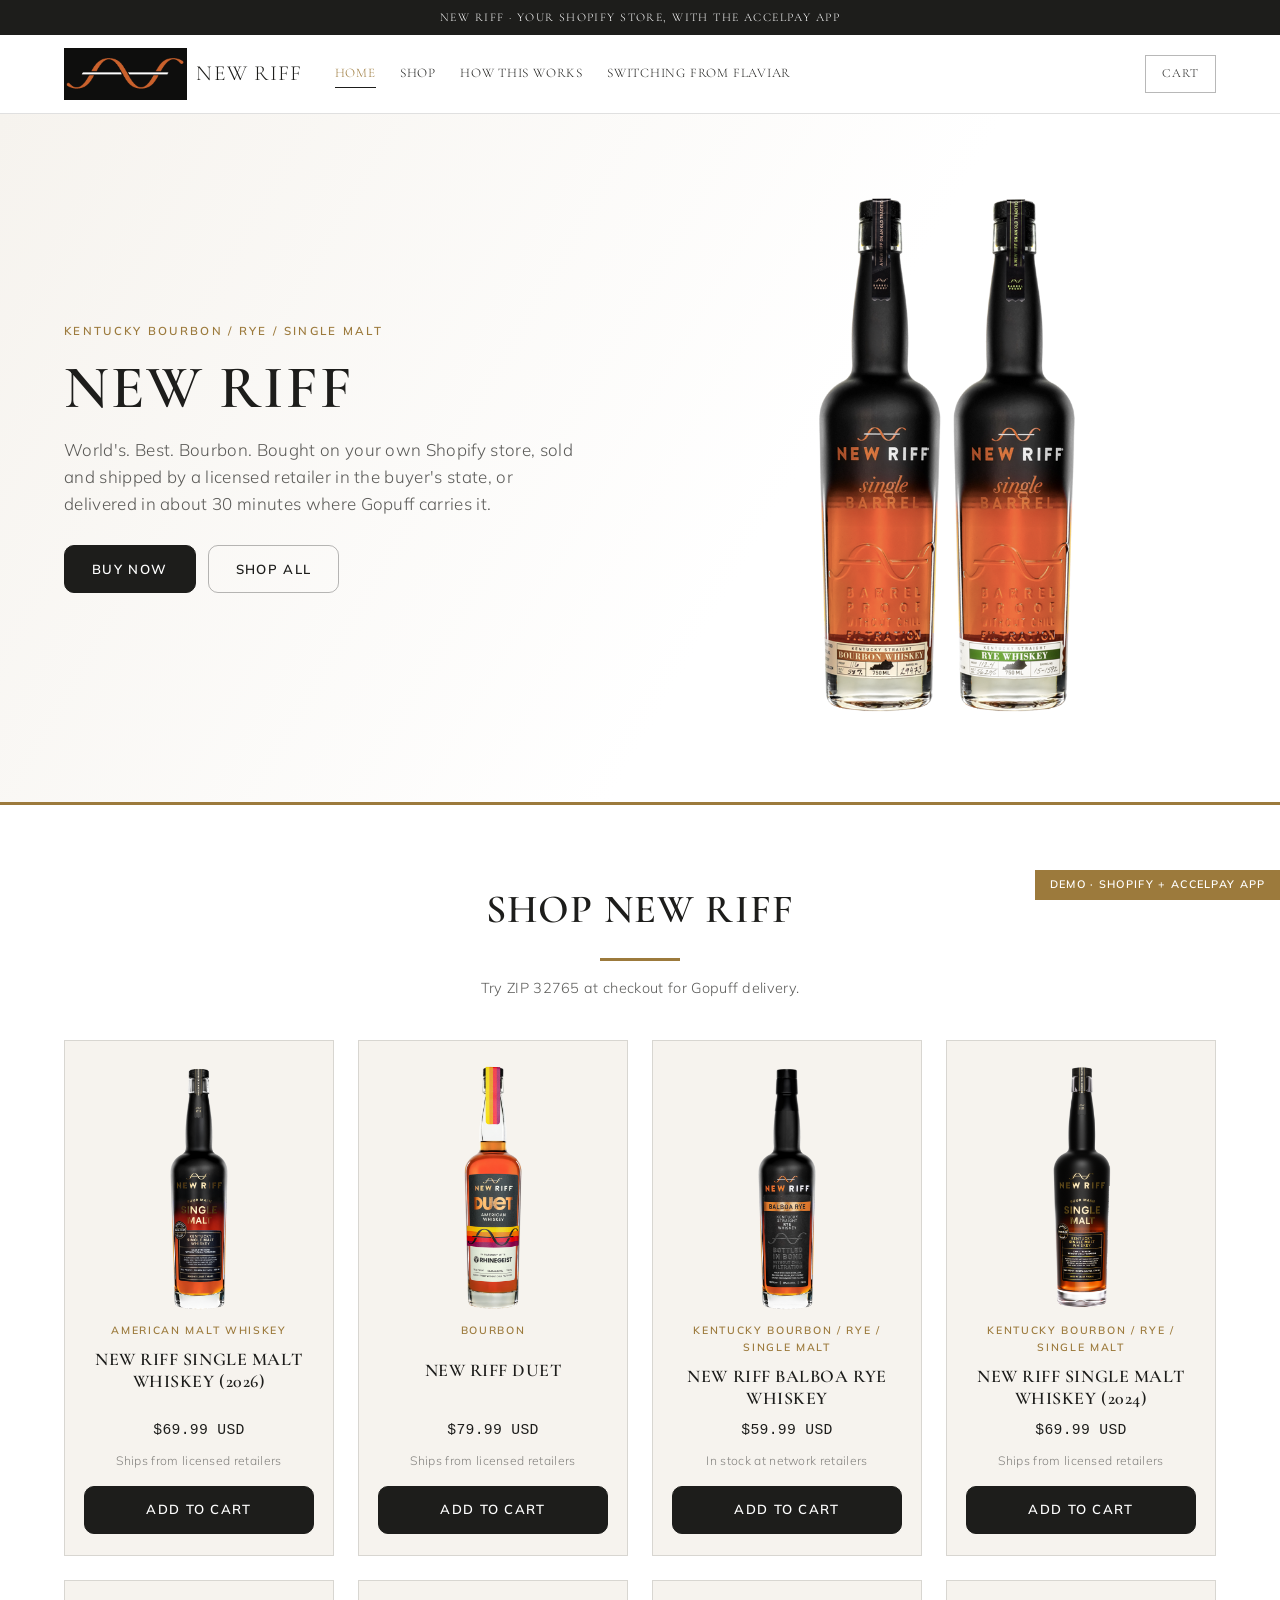
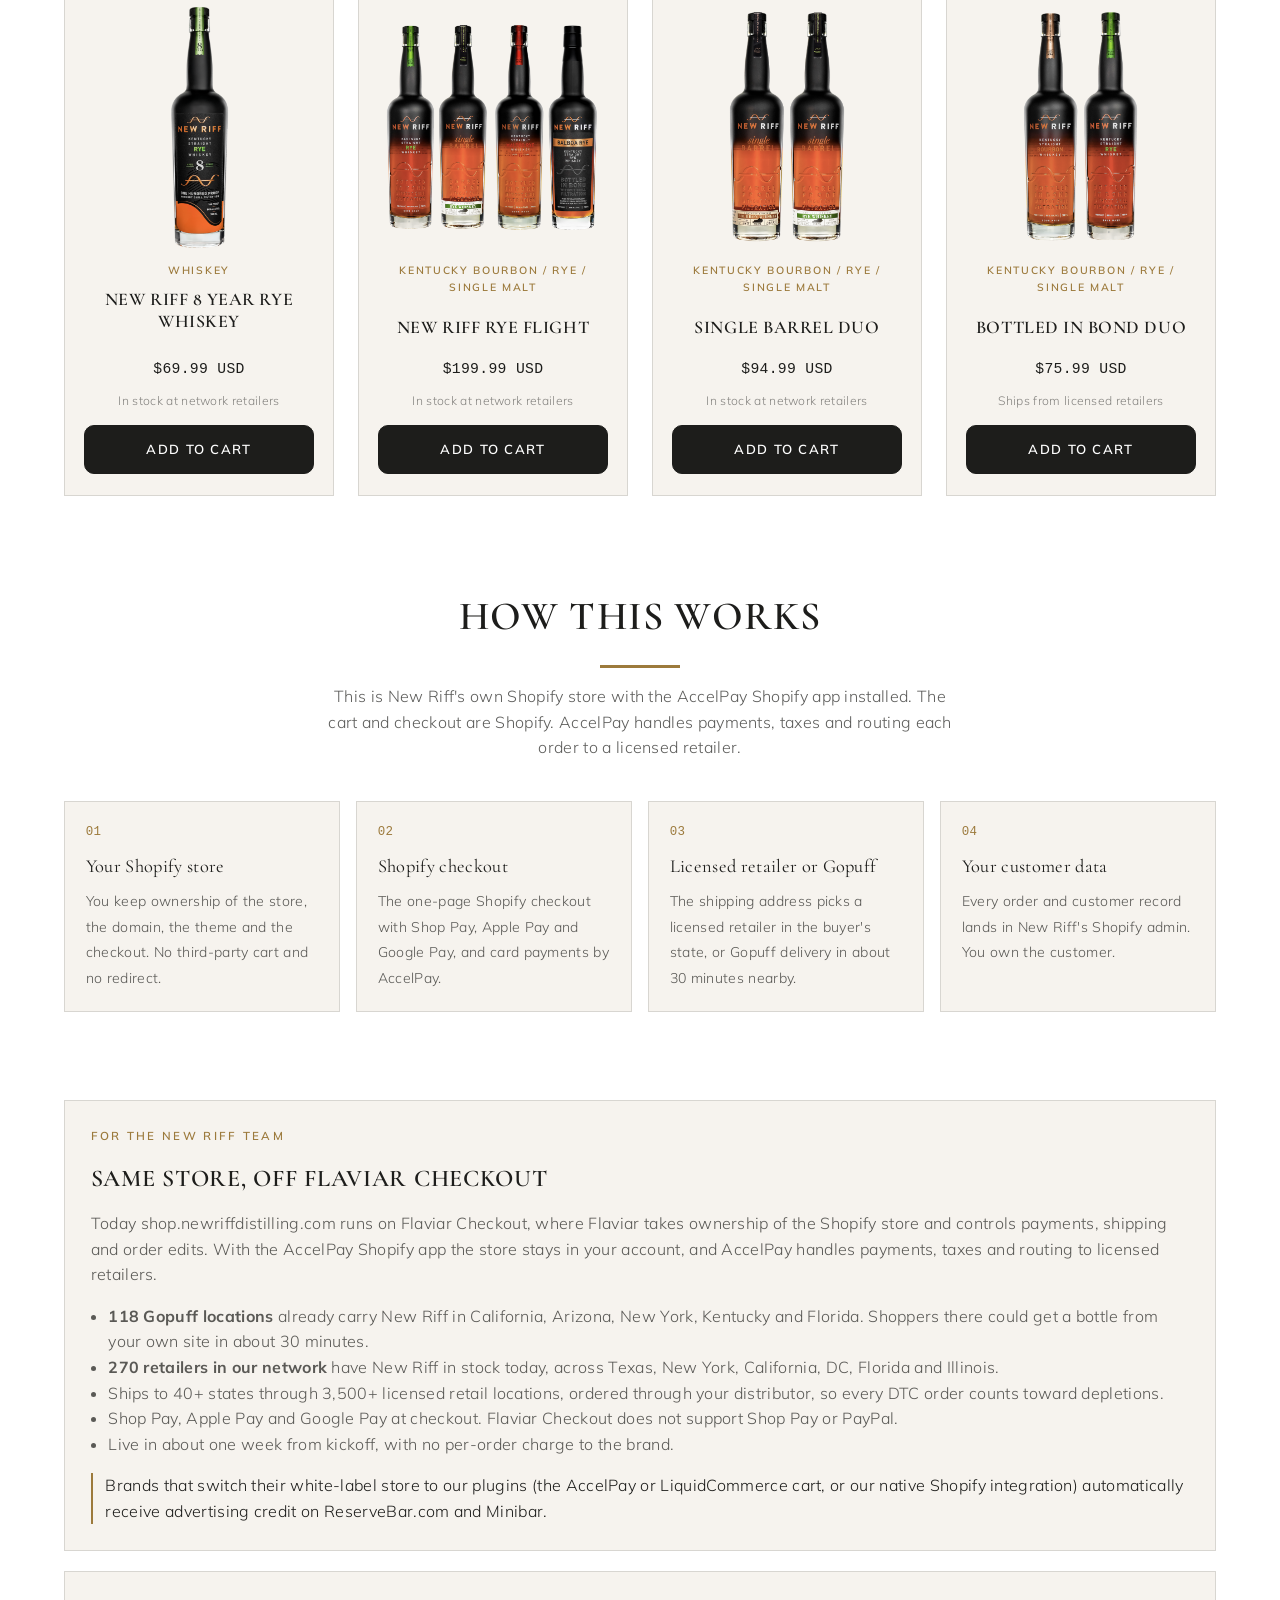
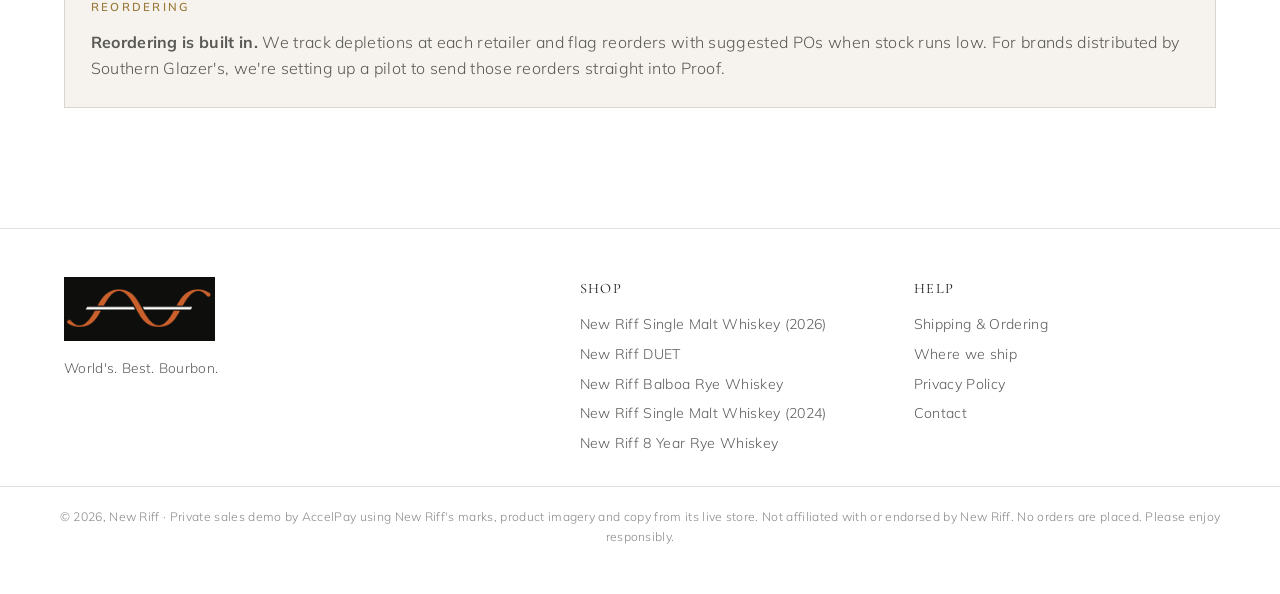
==== index.html @ 63c836e0 "Flaviar switch demo, Nov 2026" ====
<!doctype html>
<html lang="en">
<head>
<meta charset="utf-8">
<meta name="viewport" content="width=device-width,initial-scale=1">
<title>New Riff | AccelPay demo</title>
<meta name="robots" content="noindex,nofollow">
<link rel="icon" href="assets/logo.png">
<link rel="preconnect" href="https://fonts.googleapis.com">
<link rel="preconnect" href="https://fonts.gstatic.com" crossorigin>
<link rel="stylesheet" href="https://fonts.googleapis.com/css2?family=Cormorant+Garamond:wght@500;600;700&family=Mulish:wght@300;400;600;700&display=swap">
<link rel="stylesheet" href="styles.css?v=1">
</head>
<body>
<div class="announce">New Riff &middot; your Shopify store, with the AccelPay app</div>
<header class="top">
  <div class="hdr">
    <a href="index.html" class="brand-link"><img class="logo" src="assets/logo.png" alt="New Riff"><span class="wordmark">New Riff</span></a>
    <nav class="main">
      <a href="index.html" aria-current="page">Home</a><a href="index.html#shop">Shop</a><a href="index.html#how">How this works</a><a href="index.html#switch">Switching from Flaviar</a>
    </nav>
    <div class="hdr-actions">
      <button class="burger" id="burger" aria-label="Menu">&#9776;</button>
      <button class="cart-pill" data-cart-toggle aria-label="Open cart">
        <span class="lbl">Cart</span>
        <span class="count" data-cart-count hidden>0</span>
      </button>
    </div>
  </div>
</header>

<section class="hero">
  <div class="hero-inner">
    <div>
      <div class="eyebrow">Kentucky bourbon / rye / single malt</div>
      <h1>New Riff</h1>
      <p>World&#x27;s. Best. Bourbon. Bought on your own Shopify store, sold and shipped by a licensed retailer in the buyer's state, or delivered in about 30 minutes where Gopuff carries it.</p>
      <div style="display:flex;gap:.75rem;flex-wrap:wrap"><a class="btn" href="product.html?p=single-barrel-duo">Buy now</a><a class="btn ghost" href="#shop">Shop all</a></div>
    </div>
    <div class="shot"><img src="assets/p-single-barrel-duo.png" alt="Single Barrel Duo"></div>
  </div>
</section>

<section class="band" id="shop">
  <div class="section-head">
    <h2>Shop New Riff</h2>
    <div class="rule"></div>
    <p style="font-size:.9rem;color:var(--muted)">Try ZIP 32765 at checkout for Gopuff delivery.</p>
  </div>
  <div class="grid" id="collection-grid"></div>
</section>

<section class="band" id="how" style="padding-top:1rem">
  <div class="section-head">
    <h2>How this works</h2>
    <div class="rule"></div>
    <p>This is New Riff's own Shopify store with the AccelPay Shopify app installed. The cart and checkout are Shopify. AccelPay handles payments, taxes and routing each order to a licensed retailer.</p>
  </div>
  <div class="how">
    <div class="step"><span class="n">01</span><b>Your Shopify store</b><span>You keep ownership of the store, the domain, the theme and the checkout. No third-party cart and no redirect.</span></div>
    <div class="step"><span class="n">02</span><b>Shopify checkout</b><span>The one-page Shopify checkout with Shop Pay, Apple Pay and Google Pay, and card payments by AccelPay.</span></div>
    <div class="step"><span class="n">03</span><b>Licensed retailer or Gopuff</b><span>The shipping address picks a licensed retailer in the buyer's state, or Gopuff delivery in about 30 minutes nearby.</span></div>
    <div class="step"><span class="n">04</span><b>Your customer data</b><span>Every order and customer record lands in New Riff's Shopify admin. You own the customer.</span></div>
  </div>
</section>

<section class="band" id="switch" style="padding-top:1rem">
  <div class="panel">
    <div class="eyebrow">For the New Riff team</div>
    <h2>Same store, off Flaviar Checkout</h2>
    <p style="margin:0 0 1rem">Today shop.newriffdistilling.com runs on Flaviar Checkout, where Flaviar takes ownership of the Shopify store and controls payments, shipping and order edits. With the AccelPay Shopify app the store stays in your account, and AccelPay handles payments, taxes and routing to licensed retailers.</p>
    <ul style="margin:0 0 1rem;padding-left:1.1rem"><li><b>118 Gopuff locations</b> already carry New Riff in California, Arizona, New York, Kentucky and Florida. Shoppers there could get a bottle from your own site in about 30 minutes.</li><li><b>270 retailers in our network</b> have New Riff in stock today, across Texas, New York, California, DC, Florida and Illinois.</li><li>Ships to 40+ states through 3,500+ licensed retail locations, ordered through your distributor, so every DTC order counts toward depletions.</li><li>Shop Pay, Apple Pay and Google Pay at checkout. Flaviar Checkout does not support Shop Pay or PayPal.</li><li>Live in about one week from kickoff, with no per-order charge to the brand.</li></ul>
    <p class="credit">Brands that switch their white-label store to our plugins (the AccelPay or LiquidCommerce cart, or our native Shopify integration) automatically receive advertising credit on ReserveBar.com and Minibar.</p>
  </div>
  <div class="panel">
    <div class="eyebrow">Reordering</div>
    <p style="margin:0" class="reorder"><b>Reordering is built in.</b> We track depletions at each retailer and flag reorders with suggested POs when stock runs low. For brands distributed by Southern Glazer's, we're setting up a pilot to send those reorders straight into Proof.</p>
  </div>
</section>
<footer class="site">
  <div class="ft">
    <div>
      <img src="assets/logo.png" alt="New Riff" style="height:64px;width:auto">
      <p style="font-size:.86rem;margin-top:1rem;max-width:24rem;color:var(--muted)">World&#x27;s. Best. Bourbon.</p>
    </div>
    <div><h4>Shop</h4><ul><li><a href="product.html?p=new-riff-sour-mash-single-malt-2026">New Riff Single Malt Whiskey (2026)</a></li><li><a href="product.html?p=new-riff-duet-rhinegeist-collab">New Riff DUET</a></li><li><a href="product.html?p=new-riff-balboa-rye-whiskey">New Riff Balboa Rye Whiskey</a></li><li><a href="product.html?p=sour-mash-2024">New Riff Single Malt Whiskey (2024)</a></li><li><a href="product.html?p=new-riff-8-year-rye-whiskey">New Riff 8 Year Rye Whiskey</a></li></ul></div>
    <div><h4>Help</h4><ul>
      <li><a href="index.html#how">Shipping &amp; Ordering</a></li>
      <li><a href="index.html#how">Where we ship</a></li>
      <li><a href="#">Privacy Policy</a></li>
      <li><a href="#">Contact</a></li></ul></div>
  </div>
  <div class="legal-row">
    &copy; 2026, New Riff &middot; Private sales demo by AccelPay using New Riff's marks, product imagery and copy from its live store. Not affiliated with or endorsed by New Riff.
    No orders are placed. Please enjoy responsibly.
  </div>
</footer>

<div class="scrim" id="scrim"></div>
<aside class="drawer" id="drawer" aria-label="Your cart">
  <div class="dh"><h2>Your cart</h2><button class="x" id="drawer-close" aria-label="Close">&times;</button></div>
  <div class="cols"><span>Product</span><span>Total</span></div>
  <div class="items" id="drawer-items"></div>
  <div class="df" id="drawer-foot"></div>
</aside>
<div class="ribbon">Demo &middot; Shopify + AccelPay app</div>
<script src="data.js?v=1"></script>
<script src="app.js?v=1"></script>
</body>
</html>
---- styles.css ----
/* New Riff x AccelPay demo. Base: woodsonwhiskey-accelpay-demo. */

:root {
  --black: #ffffff; --panel: #f6f3ee; --panel-2: #ece7df; --ink: #1d1d1b;
  --muted: rgba(29,29,27,.72); --muted-2: rgba(29,29,27,.52); --line: rgba(0,0,0,.12); --line-2: rgba(0,0,0,.28);
  --gold: #1d1d1b; --gold-hi: #9c7a3c; --gold-soft: rgba(0,0,0,.05); --green: #2f6b4f; --red: #c00000;
  --head: #1d1d1b; --btn-ink: #ffffff; --img-bg: #f6f3ee; --drawer-bg: #ffffff; --ann-bg: #1d1d1b; --ann-ink: #ffffff; --co-head-bg: #ffffff;
  --serif: "Cormorant Garamond", Georgia, serif; --sans: "Mulish", -apple-system, BlinkMacSystemFont, "Helvetica Neue", Arial, sans-serif;
  --mono: ui-monospace, SFMono-Regular, Menlo, monospace; --maxw: 1200px; --btn-radius: 10px;
  --cart-glyph: url("data:image/svg+xml;utf8,<svg xmlns='http://www.w3.org/2000/svg' viewBox='0 0 24 24' fill='none' stroke='black' stroke-width='2' stroke-linecap='round' stroke-linejoin='round'><path d='M6 2 3 6v14a2 2 0 0 0 2 2h14a2 2 0 0 0 2-2V6l-3-4z'/><path d='M3 6h18'/><path d='M16 10a4 4 0 0 1-8 0'/></svg>");
}

* { box-sizing: border-box; }
html { scroll-behavior: smooth; }
body {
  margin: 0; background: var(--black); color: var(--ink);
  font-family: var(--sans); font-weight: 300; font-size: 16px; line-height: 1.6;
  letter-spacing: .02em; -webkit-font-smoothing: antialiased;
}
img { max-width: 100%; display: block; }
a { color: inherit; }
button { font: inherit; cursor: pointer; color: inherit; }
:focus-visible { outline: 2px solid var(--gold); outline-offset: 2px; }

/* ---------------------------------------------------------------- header */
.announce {
  background: var(--ann-bg); color: var(--ann-ink); text-align: center;
  font-family: var(--serif); font-size: .74rem; letter-spacing: .12em;
  text-transform: uppercase; padding: .5rem 1rem;
}
header.top { position: sticky; top: 0; z-index: 60; background: var(--black); border-bottom: 1px solid var(--line); }
.hdr { max-width: var(--maxw); margin: 0 auto; padding: .8rem 1.5rem; display: flex; align-items: center; gap: 2rem; }
.hdr img.logo { height: 62px; width: auto; }
nav.main { display: flex; gap: 1.5rem; flex-wrap: wrap; }
nav.main a {
  font-family: var(--serif); font-size: .82rem; letter-spacing: .06em; text-transform: uppercase;
  text-decoration: none; color: var(--head); padding: .2rem 0; border-bottom: 1px solid transparent;
}
nav.main a:hover, nav.main a[aria-current] { color: var(--gold-hi); border-bottom-color: var(--gold); }
.hdr-actions { margin-left: auto; display: flex; align-items: center; gap: .75rem; }
.cart-pill {
  display: inline-flex; align-items: center; gap: .5rem; background: transparent;
  border: 1px solid var(--line-2); color: var(--head); padding: .5rem 1rem;
  font-family: var(--serif); font-size: .78rem; letter-spacing: .08em; text-transform: uppercase;
}
.cart-pill:hover { border-color: var(--gold); color: var(--gold-hi); }
.cart-pill .count {
  background: var(--gold); color: var(--btn-ink); min-width: 1.35rem; height: 1.35rem; border-radius: 999px;
  display: inline-grid; place-items: center; font-family: var(--mono); font-size: .7rem; padding: 0 .3rem;
}
.cart-pill .count[hidden] { display: none; }
.burger { display: none; background: none; border: none; font-size: 1.5rem; line-height: 1; color: var(--head); }

/* ---------------------------------------------------------------- type + buttons */
.eyebrow { font-family: var(--sans); font-size: .72rem; font-weight: 600; letter-spacing: .2em; text-transform: uppercase; color: var(--gold-hi); margin-bottom: .9rem; }
h1, h2, h3 { font-family: var(--serif); font-weight: 400; letter-spacing: .03em; }
.rule { width: 190px; height: 2px; margin: 1.1rem auto 0; background: linear-gradient(90deg, transparent, var(--gold), transparent); }

.btn {
  display: inline-flex; align-items: center; justify-content: center; gap: .5rem;
  background: var(--gold); color: var(--btn-ink); border: 1px solid var(--gold); border-radius: var(--btn-radius, 0);
  padding: .8rem 1.7rem; font-family: var(--sans); font-weight: 600; font-size: .82rem;
  letter-spacing: .1em; text-transform: uppercase; text-decoration: none;
}
.btn:hover { background: var(--gold-hi); border-color: var(--gold-hi); }
.btn.ghost { background: transparent; color: var(--head); border-color: var(--line-2); }
.btn.ghost:hover { border-color: var(--gold); color: var(--gold-hi); }
.btn:disabled { opacity: .4; cursor: not-allowed; }
.btn.block { width: 100%; }

/* ---------------------------------------------------------------- hero */
.hero { position: relative; overflow: hidden; border-bottom: 1px solid var(--line); }
.hero-inner { max-width: var(--maxw); margin: 0 auto; padding: 4rem 1.5rem; display: grid; grid-template-columns: 1.05fr 1fr; gap: 3rem; align-items: center; }
.hero h1 { font-size: clamp(2.3rem, 5.4vw, 3.8rem); line-height: 1.08; margin: 0 0 1rem; text-transform: uppercase; }
.hero p { color: var(--muted); font-size: 1.06rem; margin: 0 0 1.7rem; max-width: 32rem; }
.hero .shot img { width: 100%; max-height: 560px; object-fit: contain; }

/* ---------------------------------------------------------------- sections */
.band { max-width: var(--maxw); margin: 0 auto; padding: 4.5rem 1.5rem; }
.section-head { text-align: center; margin-bottom: 2.5rem; }
.section-head h2 { font-size: clamp(1.8rem, 4vw, 2.5rem); margin: 0; text-transform: uppercase; }
.section-head p { color: var(--muted); margin: 1rem auto 0; max-width: 40rem; }

.grid { display: grid; grid-template-columns: repeat(auto-fill, minmax(240px, 1fr)); gap: 1.5rem; }
.card {
  background: var(--panel); border: 1px solid var(--line); padding: 1.4rem 1.2rem 1.3rem;
  display: flex; flex-direction: column; gap: .55rem; text-align: center; text-decoration: none; color: inherit;
}
.card:hover { border-color: var(--gold); }
.card .shot { height: 250px; display: grid; place-items: center; overflow: hidden; }
.card .shot img { max-height: 250px; width: auto; object-fit: contain; }
.card h3 { font-size: 1.12rem; margin: 0; line-height: 1.25; text-transform: uppercase; min-height: 2.8rem; display: grid; place-items: center; }
.card .tag { font-size: .66rem; font-weight: 600; letter-spacing: .16em; text-transform: uppercase; color: var(--gold-hi); }
.card .price { font-family: var(--mono); font-size: .92rem; margin-top: auto; }
.card .avail { font-size: .76rem; color: var(--muted-2); }

.split { display: grid; grid-template-columns: 1fr 1fr; gap: 3rem; align-items: center; }
.split img { width: 100%; }
.split p { color: var(--muted); }

/* how it works */
.how { display: grid; grid-template-columns: repeat(4, 1fr); gap: 1rem; }
.how .step { border: 1px solid var(--line); padding: 1.3rem; background: var(--panel); }
.how .step b { display: block; font-family: var(--serif); font-weight: 400; font-size: 1.15rem; margin-bottom: .4rem; color: var(--head); }
.how .step span { font-size: .88rem; color: var(--muted); }
.how .step .n { font-family: var(--mono); color: var(--gold-hi); font-size: .78rem; display: block; margin-bottom: .6rem; }

.rb-note {
  display: flex; align-items: center; gap: .75rem; border: 1px solid var(--line); background: var(--panel);
  padding: .7rem .9rem; font-size: .84rem; color: var(--muted);
}
.rb-note b { color: var(--head); font-weight: 600; }
.rb-note a { color: var(--gold-hi); }
.rb-mark { font-family: var(--serif); font-size: .72rem; letter-spacing: .14em; text-transform: uppercase; border: 1px solid var(--gold); color: var(--gold-hi); padding: .2rem .45rem; white-space: nowrap; }

/* ---------------------------------------------------------------- product page (Shopify theme) */
.pdp { display: grid; grid-template-columns: minmax(0,1fr) minmax(0,1fr); gap: 3rem; align-items: start; }
.pdp .gallery { display: flex; flex-direction: column; gap: .8rem; min-width: 0; }
.pdp .gallery .main { background: var(--img-bg); display: grid; place-items: center; min-height: 420px; }
.pdp .gallery .main img { max-height: 560px; width: auto; object-fit: contain; }
.pdp .thumbs { display: flex; gap: .5rem; }
.pdp .thumbs button { width: 64px; height: 64px; border: 1px solid var(--line); background: var(--img-bg); padding: 3px; display: grid; place-items: center; }
.pdp .thumbs button[aria-selected="true"] { border-color: var(--gold); }
.pdp .thumbs img { max-height: 100%; width: auto; }
.pdp .info { display: flex; flex-direction: column; gap: 1rem; min-width: 0; padding-left: 1.5rem; border-left: 1px solid var(--line); }
.pdp h1 { font-size: 2rem; margin: 0; text-transform: uppercase; line-height: 1.15; }
.pdp .price { font-size: 1.05rem; }
.pdp .small { font-size: .8rem; color: var(--muted); }
.pdp .small a { color: var(--gold-hi); }
.pdp .qty-wrap { display: flex; flex-direction: column; gap: .35rem; font-size: .8rem; color: var(--muted); }
.pdp .desc p { color: var(--muted); margin: 0 0 .9rem; font-size: .95rem; }
.pdp .desc b { color: var(--head); font-weight: 600; }
.qty { display: inline-flex; align-items: center; border: 1px solid var(--line-2); width: max-content; }
.qty button { background: none; border: none; width: 2.6rem; min-height: 2.8rem; font-size: 1.1rem; }
.qty span, .qty input { font-family: var(--sans); min-width: 2.2rem; text-align: center; font-size: .95rem; }
.atc { max-width: 380px; }
.fulfil-line { display: flex; gap: .6rem; align-items: flex-start; font-size: .82rem; color: var(--muted); border: 1px solid var(--line); padding: .7rem .8rem; max-width: 460px; }
.fulfil-line img { width: 22px; height: 22px; border-radius: 5px; flex: none; }
.notice { font-size: .85rem; color: var(--muted); border-left: 2px solid var(--gold); padding: .2rem 0 .2rem .75rem; }

/* ---------------------------------------------------------------- Shopify cart drawer (Dawn-style) */
.scrim { position: fixed; inset: 0; background: rgba(0,0,0,.6); opacity: 0; pointer-events: none; transition: opacity .25s; z-index: 90; }
.scrim.on { opacity: 1; pointer-events: auto; }
.drawer { position: fixed; top: 0; right: 0; height: 100%; width: min(420px, 100%); background: var(--drawer-bg); border-left: 1px solid var(--line); z-index: 100; display: flex; flex-direction: column; transform: translateX(100%); transition: transform .28s ease; }
.drawer.on { transform: none; }
.drawer .dh { display: flex; align-items: center; justify-content: space-between; padding: 1.4rem 1.5rem 1rem; }
.drawer .dh h2 { font-size: 1.5rem; margin: 0; }
.drawer .x { background: none; border: none; font-size: 1.7rem; line-height: 1; color: var(--muted); }
.drawer .cols { display: flex; justify-content: space-between; font-size: .66rem; letter-spacing: .12em; text-transform: uppercase; color: var(--muted-2); padding: 0 1.5rem .6rem; border-bottom: 1px solid var(--line); }
.drawer .items { flex: 1; overflow-y: auto; padding: 0 1.5rem; }
.cline { display: grid; grid-template-columns: 76px minmax(0,1fr) auto; gap: 1rem; padding: 1.2rem 0; border-bottom: 1px solid var(--line); }
.cline .im { background: var(--img-bg); display: grid; place-items: center; height: 92px; }
.cline .im img { max-height: 88px; width: auto; }
.cline .nm { font-size: .92rem; line-height: 1.3; }
.cline .pr { font-size: .84rem; color: var(--muted); margin: .2rem 0 .6rem; }
.cline .qrow { display: flex; align-items: center; gap: .6rem; }
.cline .qty button { min-height: 2.2rem; width: 2.2rem; }
.cline .rm { background: none; border: none; color: var(--muted); font-size: 1rem; padding: 0; }
.cline .tot { font-size: .9rem; }
.empty { text-align: center; color: var(--muted); padding: 3rem 1rem; }
.drawer .df { border-top: 1px solid var(--line); padding: 1.2rem 1.5rem 1.5rem; display: flex; flex-direction: column; gap: .7rem; }
.drawer .df .est { display: flex; justify-content: space-between; font-size: 1rem; }
.drawer .df .small { font-size: .78rem; color: var(--muted); }

/* ---------------------------------------------------------------- Shopify one-page checkout */
body.co { background: #fff; color: #141414; font-family: -apple-system, BlinkMacSystemFont, "Segoe UI", Roboto, "Helvetica Neue", Arial, sans-serif; font-weight: 400; letter-spacing: 0; }
.co-head { border-bottom: 1px solid #dedede; background: var(--co-head-bg); }
.co-head .in { max-width: 1100px; margin: 0 auto; padding: .9rem 1.5rem; display: flex; align-items: center; justify-content: space-between; }
.co-head img { height: 54px; width: auto; }
.co-head a.bag { color: var(--gold-hi); font-size: .85rem; text-decoration: none; }
.checkout { display: grid; grid-template-columns: minmax(0,1.15fr) minmax(0,1fr); min-height: calc(100vh - 80px); }
.co-left { padding: 2.2rem clamp(1rem, 4vw, 3.5rem); min-width: 0; }
.co-left .inner { max-width: 560px; margin-left: auto; }
.co-right { background: #f5f5f5; border-left: 1px solid #dedede; padding: 2.2rem clamp(1rem, 3vw, 3rem); min-width: 0; }
.co-right .inner { max-width: 440px; position: sticky; top: 1.5rem; }
.co-h { font-size: 1.3rem; font-weight: 600; margin: 1.8rem 0 .8rem; display: flex; align-items: baseline; justify-content: space-between; gap: 1rem; }
.co-h:first-child { margin-top: 0; }
.co-h small { font-size: .82rem; font-weight: 400; color: #707070; }
.co-field { width: 100%; border: 1px solid #d9d9d9; border-radius: 5px; padding: .85rem .8rem; font: inherit; font-size: .92rem; margin-bottom: .7rem; background: #fff; color: #141414; min-width: 0; }
.co-field:focus { outline: none; border-color: #000; box-shadow: 0 0 0 1px #000; }
.co-row { display: grid; grid-template-columns: 1fr 1fr; gap: .7rem; }
.co-row3 { display: grid; grid-template-columns: 1.3fr 1fr 1fr; gap: .7rem; }
.co-chk { display: flex; gap: .55rem; align-items: center; font-size: .86rem; margin: .1rem 0 .4rem; }
.co-chk input { accent-color: #000; width: 16px; height: 16px; }
.co-empty { background: #f5f5f5; border-radius: 5px; padding: 1rem; font-size: .88rem; color: #707070; }
.rates { border: 1px solid #d9d9d9; border-radius: 5px; overflow: hidden; }
.rate { display: flex; align-items: center; gap: .8rem; padding: .95rem .9rem; border-bottom: 1px solid #d9d9d9; cursor: pointer; }
.rate:last-child { border-bottom: none; }
.rate.on { background: #f6f3ec; box-shadow: inset 0 0 0 1px #000; }
.rate input { accent-color: #000; width: 17px; height: 17px; flex: none; }
.rate .ic { width: 30px; height: 30px; border-radius: 7px; flex: none; }
.rate .t { flex: 1; min-width: 0; font-size: .9rem; }
.rate .t span { display: block; color: #707070; font-size: .8rem; margin-top: .1rem; }
.rate .p { font-size: .9rem; font-weight: 600; white-space: nowrap; }
.callout { display: flex; gap: .55rem; align-items: flex-start; font-size: .78rem; color: #5b4a26; background: #f6f1e6; border: 1px solid #e6dcc6; border-radius: 5px; padding: .6rem .75rem; margin-top: .7rem; }
.callout b { font-weight: 600; }
.callout .dot { width: 8px; height: 8px; border-radius: 50%; background: var(--gold); flex: none; margin-top: .35rem; }
.pay-box { border: 1px solid #d9d9d9; border-radius: 5px; overflow: hidden; }
.pay-box .ph { display: flex; justify-content: space-between; align-items: center; background: #f6f3ec; padding: .85rem .9rem; border-bottom: 1px solid #d9d9d9; font-size: .9rem; box-shadow: inset 0 0 0 1px #000; }
.pay-box .ph .cards { display: flex; gap: .3rem; }
.pay-box .ph .cards span { font-size: .62rem; font-weight: 700; border: 1px solid #cfcfcf; border-radius: 3px; padding: .1rem .3rem; background: #fff; color: #333; }
.pay-box .pb { padding: .9rem; background: #fafafa; }
.pay-btn { width: 100%; background: #000; color: #fff; border: none; border-radius: 5px; padding: 1.1rem; font-size: 1.05rem; font-weight: 600; margin-top: 1.2rem; }
.pay-btn:disabled { opacity: .4; cursor: not-allowed; }
.co-legal { font-size: .76rem; color: #707070; margin-top: .9rem; }
.co-links { display: flex; gap: 1rem; flex-wrap: wrap; font-size: .76rem; color: #707070; border-top: 1px solid #e3e3e3; margin-top: 2rem; padding-top: 1rem; }
.os-item { display: flex; gap: .9rem; align-items: center; padding: .4rem 0 1rem; }
.os-item .im { width: 64px; height: 64px; border: 1px solid #dedede; border-radius: 8px; background: var(--img-bg); position: relative; display: grid; place-items: center; padding: 4px; flex: none; }
.os-item .im img { max-height: 100%; width: auto; }
.os-item .im .q { position: absolute; top: -9px; right: -9px; background: #666; color: #fff; min-width: 21px; height: 21px; border-radius: 11px; font-size: .74rem; display: grid; place-items: center; padding: 0 5px; }
.os-item .nm { flex: 1; min-width: 0; font-size: .88rem; }
.os-item .nm span { display: block; color: #707070; font-size: .78rem; }
.os-item .pr { font-size: .88rem; }
.os-disc { display: flex; gap: .6rem; margin: .6rem 0 1.2rem; }
.os-disc input { flex: 1; min-width: 0; border: 1px solid #d9d9d9; border-radius: 5px; padding: .8rem; font: inherit; font-size: .9rem; }
.os-disc button { border: 1px solid #d9d9d9; background: #ececec; color: #777; border-radius: 5px; padding: 0 1.1rem; font-weight: 600; }
.os-line { display: flex; justify-content: space-between; font-size: .88rem; padding: .3rem 0; gap: 1rem; }
.os-line .m { color: #555; }
.os-line.total { font-size: 1.2rem; font-weight: 600; padding-top: .8rem; }
.os-line.total small { font-size: .74rem; color: #707070; font-weight: 400; margin-right: .4rem; }
.thanks { max-width: 600px; margin: 0 auto; padding: 4rem 1.5rem; text-align: center; }
.thanks h1 { font-size: 2rem; margin: 0 0 .5rem; font-weight: 600; font-family: inherit; letter-spacing: 0; }
.thanks p { color: #555; }
.thanks .num { font-family: var(--mono); color: #000; }

/* express checkout buttons (Shopify accelerated checkout) */
.xpay { display: grid; grid-template-columns: repeat(3, minmax(0,1fr)); gap: .5rem; }
.xpay .xb { height: 42px; border: none; border-radius: 5px; display: flex; align-items: center; justify-content: center; gap: .15rem; font-family: -apple-system, BlinkMacSystemFont, "Segoe UI", Roboto, Arial, sans-serif; font-size: 1.05rem; color: #fff; letter-spacing: 0; text-transform: none; }
.xpay.big .xb { height: 48px; }
.xpay .xb span { font-weight: 500; }
.xpay .shop { background: #5a31f4; }
.xpay .shop b { font-weight: 800; font-style: italic; letter-spacing: -.02em; margin-right: .1rem; }
.xpay .apple { background: #000; border: 1px solid #333; }
.xpay .google { background: #000; border: 1px solid #333; }
.xpay .google .g { font-weight: 700; background: linear-gradient(90deg,#4285f4,#ea4335,#fbbc05,#34a853); -webkit-background-clip: text; background-clip: text; color: transparent; margin-right: .15rem; }
.xp-title { text-align: center; font-size: .85rem; color: #707070; margin-bottom: .6rem; }
.or { display: flex; align-items: center; gap: .8rem; color: #707070; font-size: .78rem; margin: 1.4rem 0 .6rem; }
.or::before, .or::after { content: ""; flex: 1; height: 1px; background: #dedede; }

/* panel on the home page */
.panel { background: var(--panel); border: 1px solid var(--line); padding: 1.6rem; }
.panel + .panel { margin-top: 1.25rem; }
.panel h2 { margin: 0 0 .8rem; font-size: 1.5rem; text-transform: uppercase; }
.panel p, .panel li { color: var(--muted); }
.panel .credit { border-left: 2px solid var(--gold); padding-left: .8rem; margin: 0; color: var(--ink); }

/* ---------------------------------------------------------------- footer */
footer.site { border-top: 1px solid var(--line); margin-top: 3rem; }
.ft { max-width: var(--maxw); margin: 0 auto; padding: 3rem 1.5rem 2rem; display: grid; grid-template-columns: 1.6fr 1fr 1fr; gap: 2rem; }
.ft h4 { font-family: var(--serif); font-weight: 400; font-size: .9rem; letter-spacing: .1em; text-transform: uppercase; color: var(--head); margin: 0 0 .8rem; }
.ft ul { list-style: none; margin: 0; padding: 0; display: flex; flex-direction: column; gap: .45rem; font-size: .88rem; color: var(--muted); }
.ft a { text-decoration: none; }
.ft a:hover { color: var(--gold-hi); }
.legal-row { border-top: 1px solid var(--line); padding: 1.25rem 1.5rem 3rem; text-align: center; font-size: .76rem; color: var(--muted-2); }

.ribbon { position: fixed; right: 0; bottom: 0; z-index: 120; background: var(--gold); color: var(--btn-ink); font-size: .68rem; font-weight: 600; letter-spacing: .12em; text-transform: uppercase; padding: .4rem .9rem; }

/* ---------------------------------------------------------------- responsive */
@media (max-width: 960px) {
  .pdp { grid-template-columns: 1fr; gap: 1.5rem; }
  .pdp .info { padding-left: 0; border-left: 0; }
  .checkout { grid-template-columns: 1fr; }
  .co-right { border-left: 0; border-top: 1px solid #dedede; order: -1; }
  .co-left .inner, .co-right .inner { margin: 0 auto; position: static; }
  .hero-inner, .split { grid-template-columns: 1fr; gap: 2rem; }
  .how { grid-template-columns: 1fr 1fr; }
  .ft { grid-template-columns: 1fr 1fr; }
}
@media (max-width: 720px) {
  .co-row, .co-row3 { grid-template-columns: 1fr; gap: 0; }
  .pdp .gallery .main { min-height: 300px; }
  .pdp .gallery .main img { max-height: 340px; }
  .hdr { padding: .6rem 1rem; gap: .75rem; position: relative; }
  .hdr img.logo { height: 46px; }
  nav.main { display: none; }
  nav.main.open { display: flex; flex-direction: column; position: absolute; top: 100%; left: 0; right: 0; background: var(--black); border-bottom: 1px solid var(--line); padding: 1rem 1.5rem; gap: .9rem; }
  .burger { display: block; }
  .hdr-actions { margin-left: auto; }
  .cart-pill { padding: .5rem .8rem; }
  .cart-pill .lbl { display: none; }
  .cart-pill::before { content: ""; width: 1rem; height: 1rem; flex: none; background: currentColor; -webkit-mask: var(--cart-glyph) center/contain no-repeat; mask: var(--cart-glyph) center/contain no-repeat; }
  .band { padding: 3rem 1rem; }
  .hero-inner { padding: 2.5rem 1rem; }
  .how { grid-template-columns: 1fr; }
  .ft { grid-template-columns: 1fr; padding: 2.5rem 1rem 1.5rem; }
  .rb-note { flex-wrap: wrap; }
}


.brand-link { display: flex; align-items: center; gap: .6rem; text-decoration: none; }
.hdr img.logo { height: 52px; max-width: 200px; object-fit: contain; }
.wordmark { font-family: var(--serif); font-size: 1.35rem; letter-spacing: .06em; text-transform: uppercase; color: var(--head); white-space: nowrap; }
.co-head img { height: 44px; max-width: 200px; object-fit: contain; }
h1, h2, h3 { font-weight: 600; }
.hero { background: linear-gradient(120deg, var(--panel) 0%, var(--black) 60%); border-bottom: 3px solid var(--gold-hi); }
.rule { background: var(--gold-hi); height: 3px; width: 80px; }
.card .shot { background: var(--img-bg); }
.card:hover { border-color: var(--gold-hi); }
.btn:hover, .btn.ghost:hover { filter: brightness(1.15); }
.panel .credit { border-left-color: var(--gold-hi); }
.ribbon { background: var(--gold-hi); color: #fff; }
.cart-pill .count { background: var(--gold-hi); color: #fff; }
.callout .dot { background: var(--gold-hi); }
@media (max-width: 720px) { .wordmark { display: none; } }
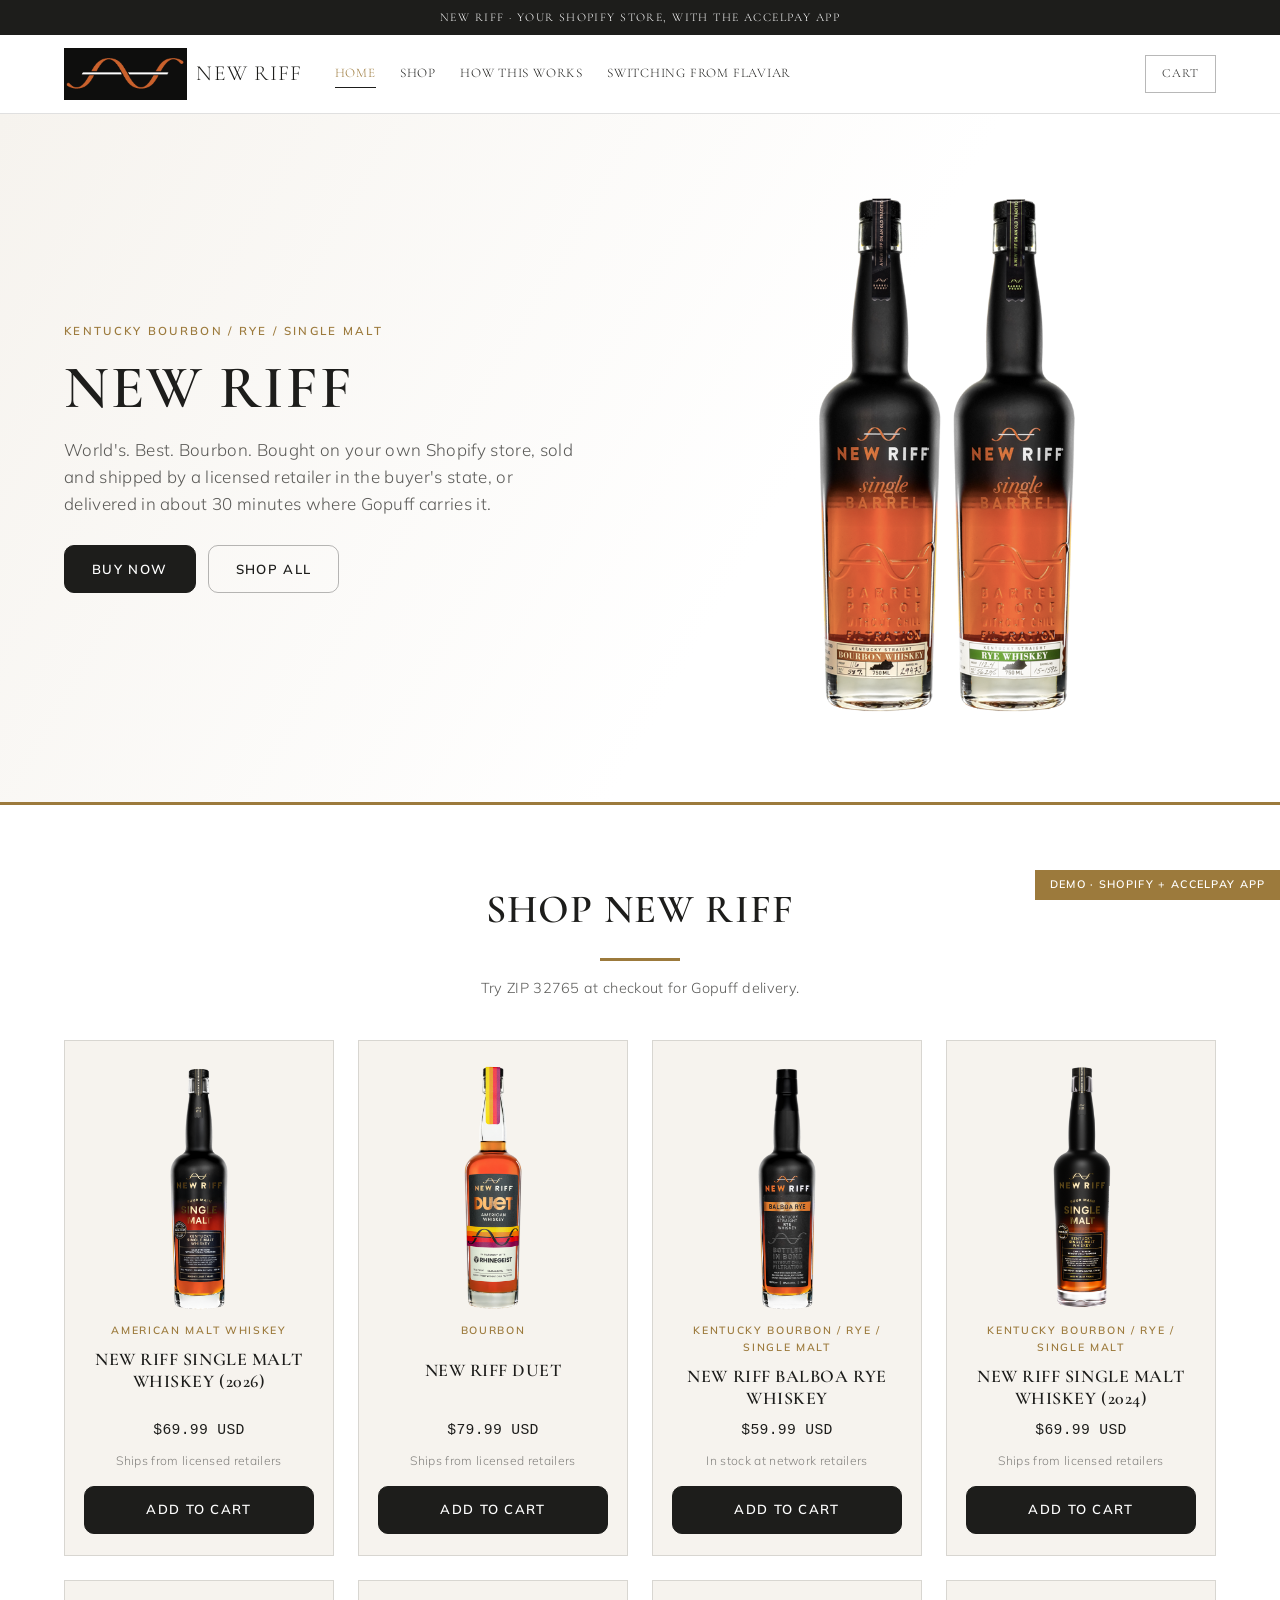
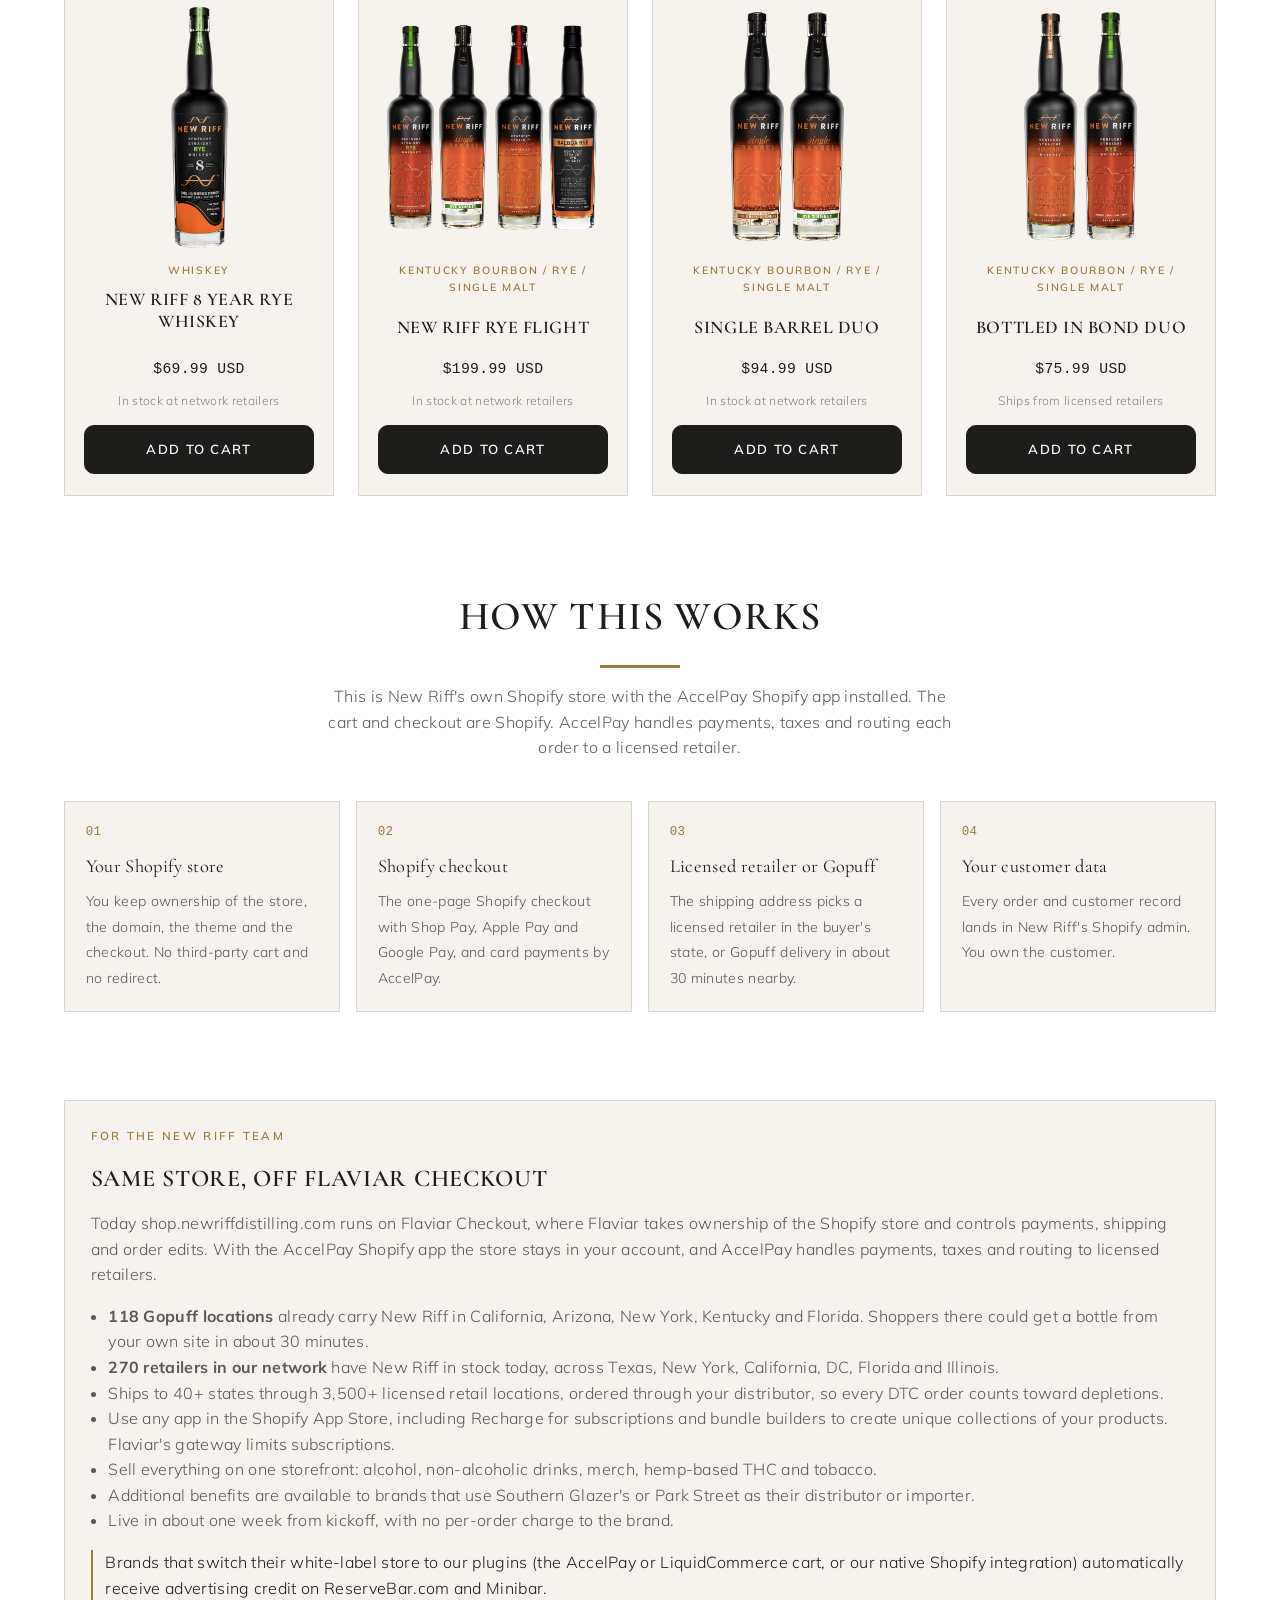
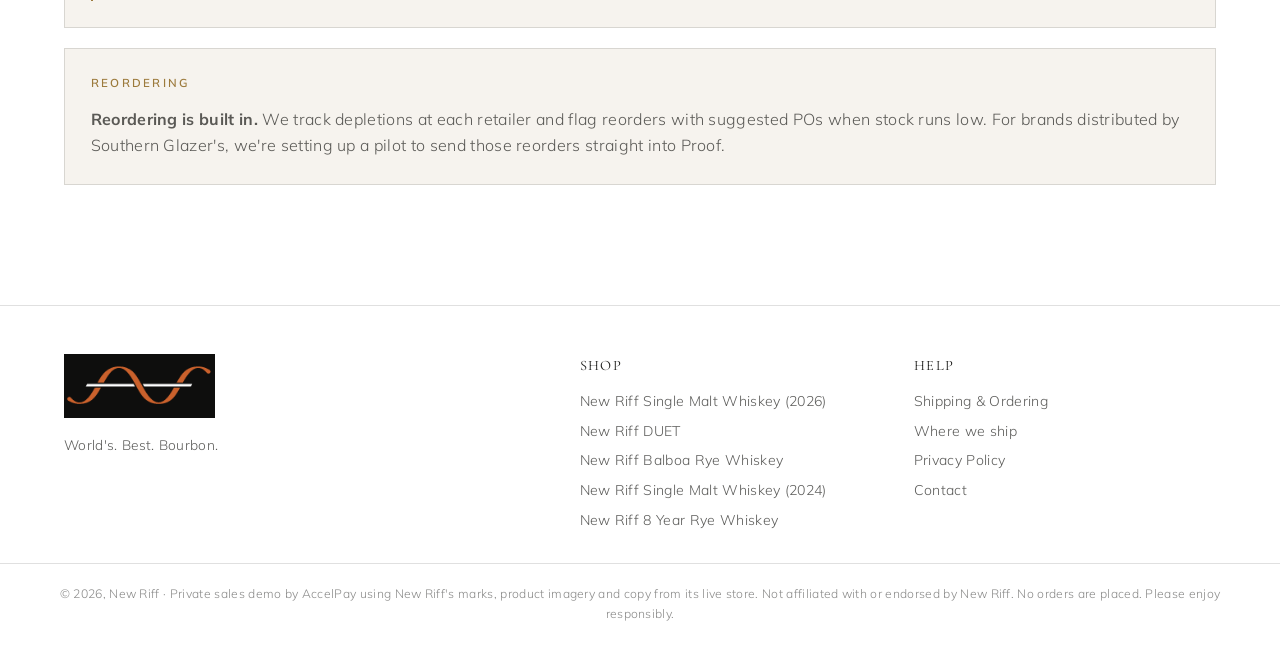
==== commit 3e4d83c3: "Update value props: Shopify apps, multi-category, distributor benefits" ====
--- a/index.html
+++ b/index.html
@@ -69,7 +69,7 @@
     <div class="eyebrow">For the New Riff team</div>
     <h2>Same store, off Flaviar Checkout</h2>
     <p style="margin:0 0 1rem">Today shop.newriffdistilling.com runs on Flaviar Checkout, where Flaviar takes ownership of the Shopify store and controls payments, shipping and order edits. With the AccelPay Shopify app the store stays in your account, and AccelPay handles payments, taxes and routing to licensed retailers.</p>
-    <ul style="margin:0 0 1rem;padding-left:1.1rem"><li><b>118 Gopuff locations</b> already carry New Riff in California, Arizona, New York, Kentucky and Florida. Shoppers there could get a bottle from your own site in about 30 minutes.</li><li><b>270 retailers in our network</b> have New Riff in stock today, across Texas, New York, California, DC, Florida and Illinois.</li><li>Ships to 40+ states through 3,500+ licensed retail locations, ordered through your distributor, so every DTC order counts toward depletions.</li><li>Shop Pay, Apple Pay and Google Pay at checkout. Flaviar Checkout does not support Shop Pay or PayPal.</li><li>Live in about one week from kickoff, with no per-order charge to the brand.</li></ul>
+    <ul style="margin:0 0 1rem;padding-left:1.1rem"><li><b>118 Gopuff locations</b> already carry New Riff in California, Arizona, New York, Kentucky and Florida. Shoppers there could get a bottle from your own site in about 30 minutes.</li><li><b>270 retailers in our network</b> have New Riff in stock today, across Texas, New York, California, DC, Florida and Illinois.</li><li>Ships to 40+ states through 3,500+ licensed retail locations, ordered through your distributor, so every DTC order counts toward depletions.</li><li>Use any app in the Shopify App Store, including Recharge for subscriptions and bundle builders to create unique collections of your products. Flaviar's gateway limits subscriptions.</li><li>Sell everything on one storefront: alcohol, non-alcoholic drinks, merch, hemp-based THC and tobacco.</li><li>Additional benefits are available to brands that use Southern Glazer's or Park Street as their distributor or importer.</li><li>Live in about one week from kickoff, with no per-order charge to the brand.</li></ul>
     <p class="credit">Brands that switch their white-label store to our plugins (the AccelPay or LiquidCommerce cart, or our native Shopify integration) automatically receive advertising credit on ReserveBar.com and Minibar.</p>
   </div>
   <div class="panel">
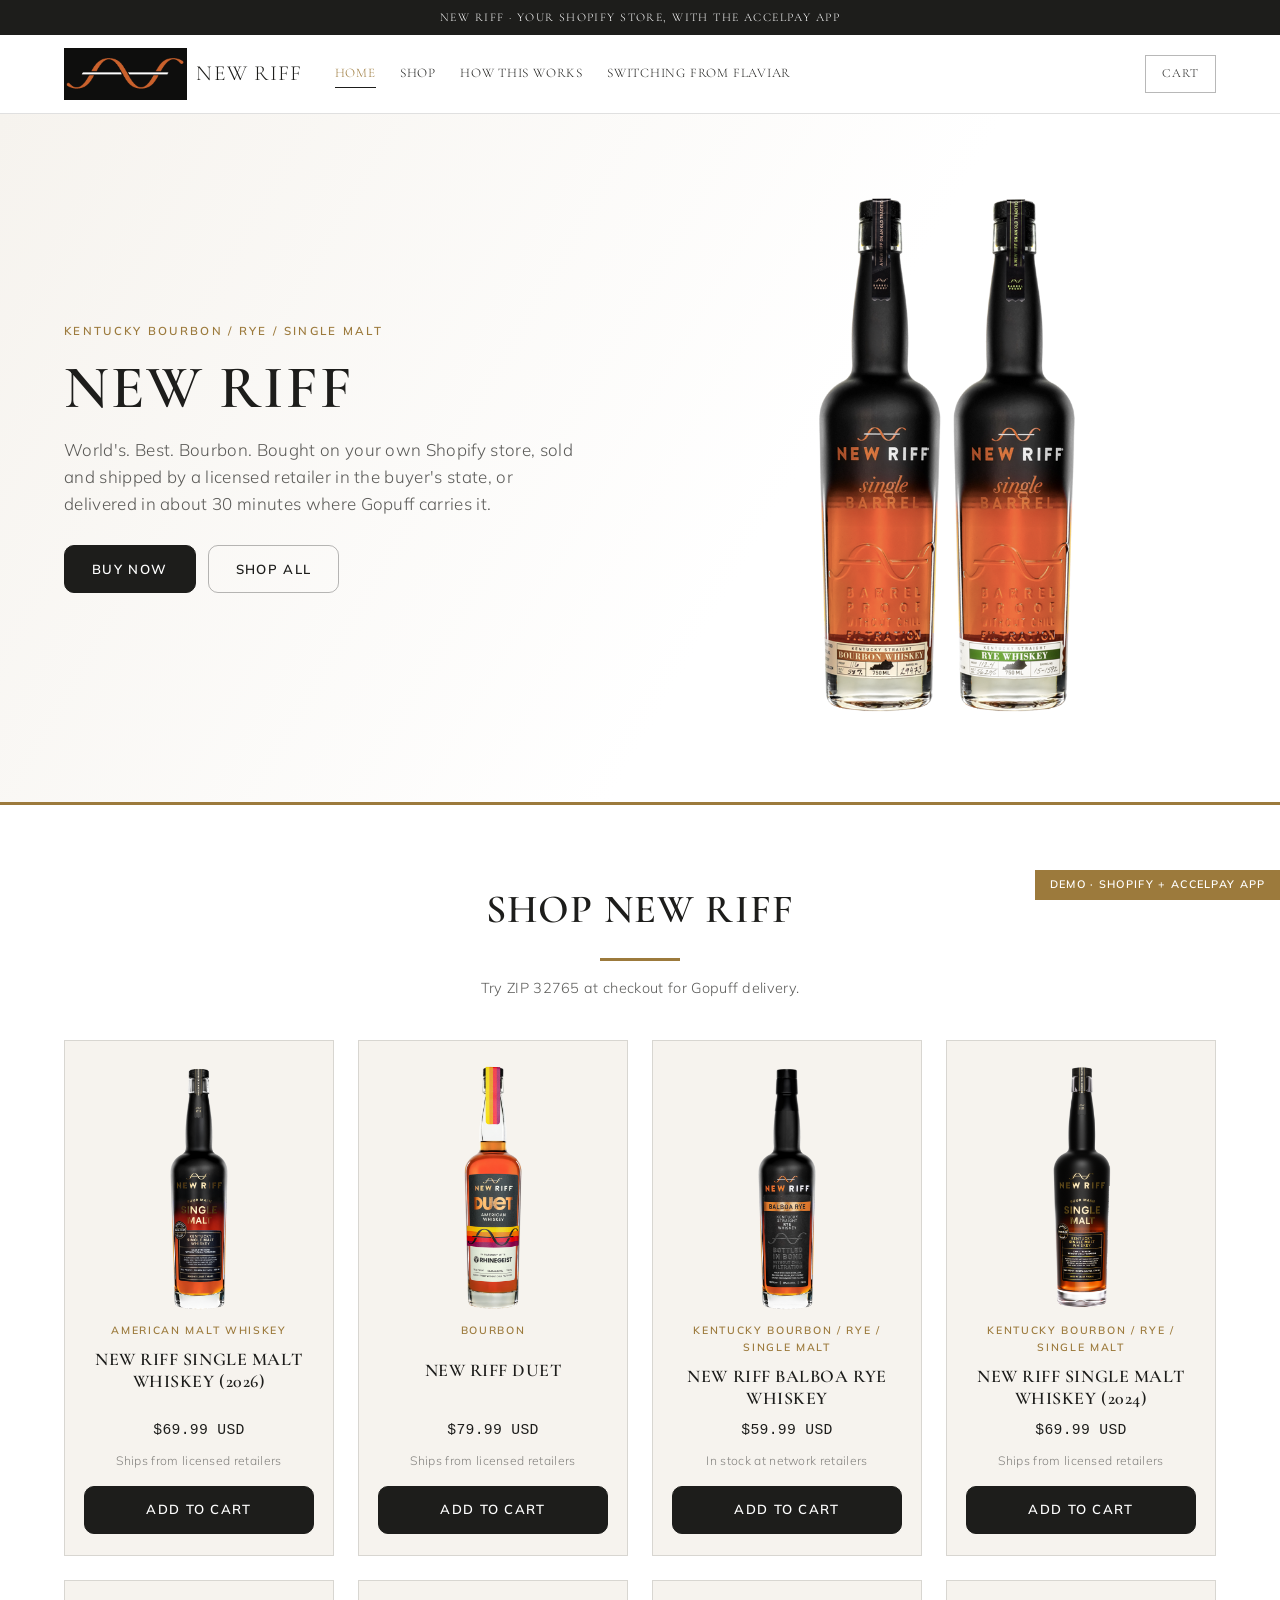
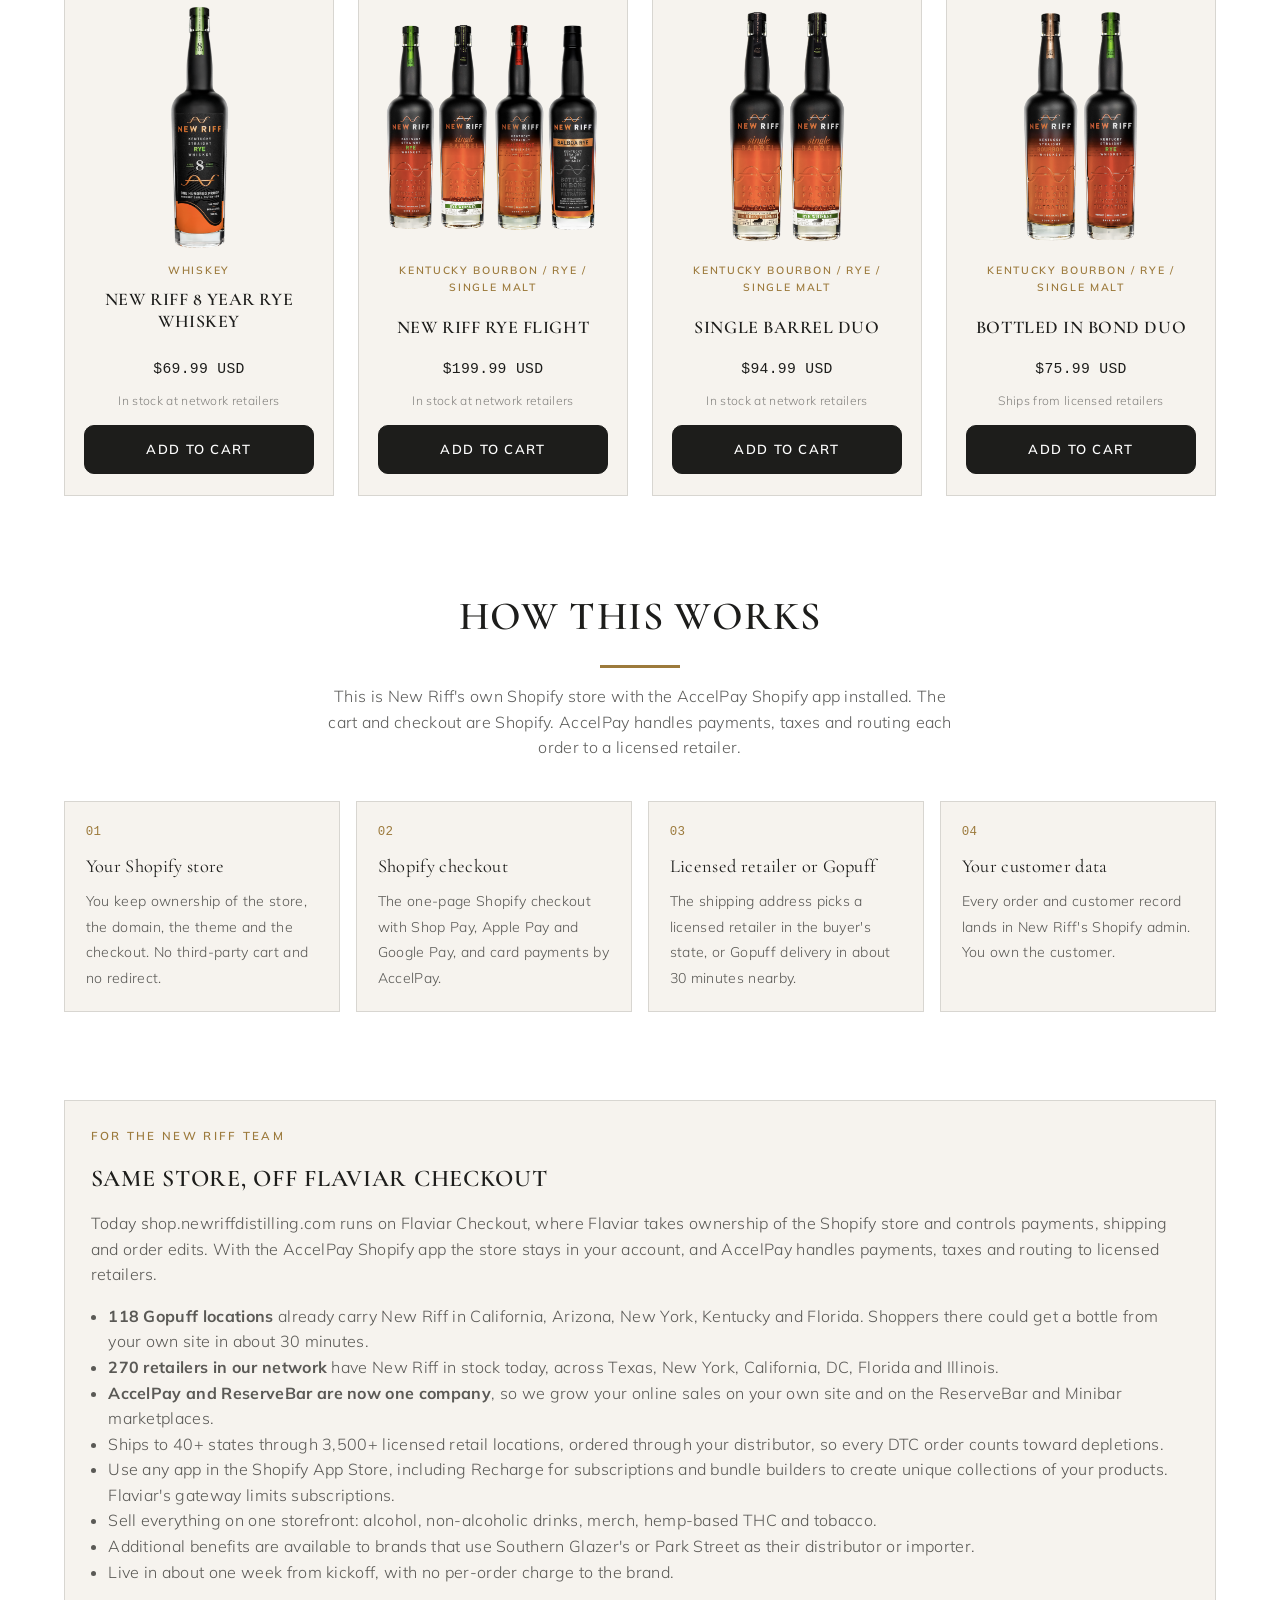
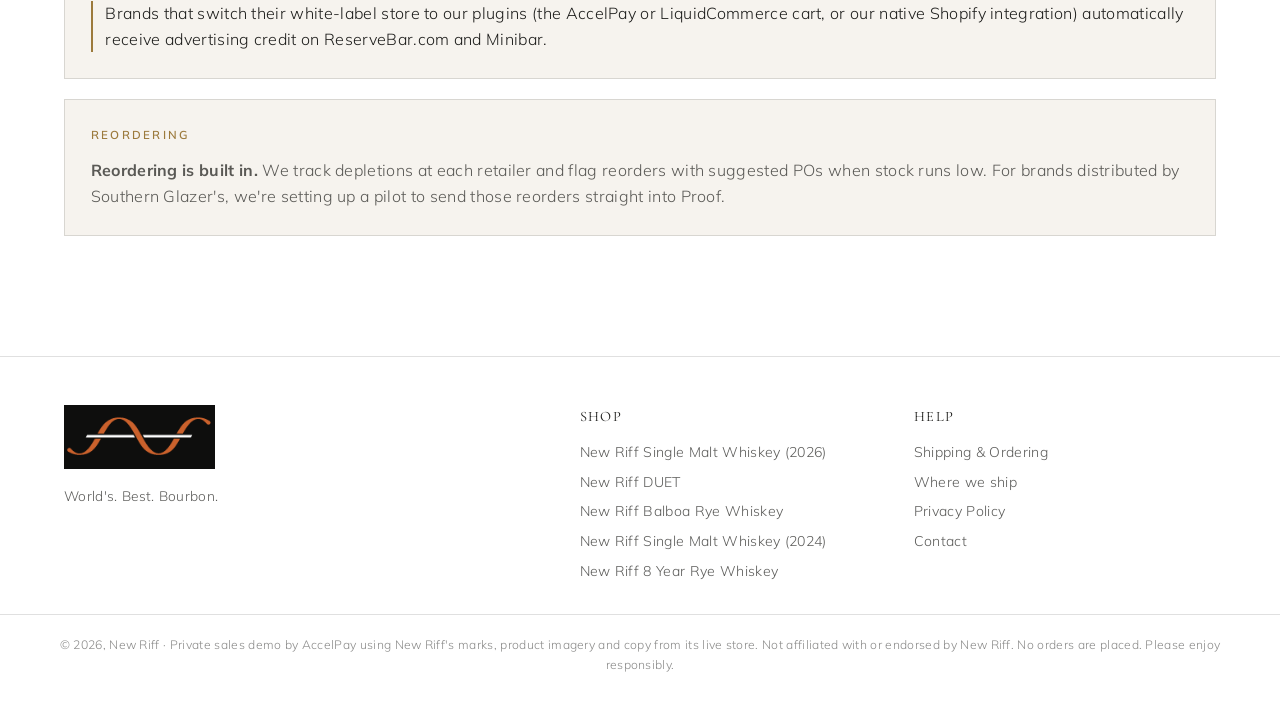
==== commit 891d30fc: "Lead with AccelPay + ReserveBar one-company value prop" ====
--- a/index.html
+++ b/index.html
@@ -69,7 +69,7 @@
     <div class="eyebrow">For the New Riff team</div>
     <h2>Same store, off Flaviar Checkout</h2>
     <p style="margin:0 0 1rem">Today shop.newriffdistilling.com runs on Flaviar Checkout, where Flaviar takes ownership of the Shopify store and controls payments, shipping and order edits. With the AccelPay Shopify app the store stays in your account, and AccelPay handles payments, taxes and routing to licensed retailers.</p>
-    <ul style="margin:0 0 1rem;padding-left:1.1rem"><li><b>118 Gopuff locations</b> already carry New Riff in California, Arizona, New York, Kentucky and Florida. Shoppers there could get a bottle from your own site in about 30 minutes.</li><li><b>270 retailers in our network</b> have New Riff in stock today, across Texas, New York, California, DC, Florida and Illinois.</li><li>Ships to 40+ states through 3,500+ licensed retail locations, ordered through your distributor, so every DTC order counts toward depletions.</li><li>Use any app in the Shopify App Store, including Recharge for subscriptions and bundle builders to create unique collections of your products. Flaviar's gateway limits subscriptions.</li><li>Sell everything on one storefront: alcohol, non-alcoholic drinks, merch, hemp-based THC and tobacco.</li><li>Additional benefits are available to brands that use Southern Glazer's or Park Street as their distributor or importer.</li><li>Live in about one week from kickoff, with no per-order charge to the brand.</li></ul>
+    <ul style="margin:0 0 1rem;padding-left:1.1rem"><li><b>118 Gopuff locations</b> already carry New Riff in California, Arizona, New York, Kentucky and Florida. Shoppers there could get a bottle from your own site in about 30 minutes.</li><li><b>270 retailers in our network</b> have New Riff in stock today, across Texas, New York, California, DC, Florida and Illinois.</li><li><b>AccelPay and ReserveBar are now one company</b>, so we grow your online sales on your own site and on the ReserveBar and Minibar marketplaces.</li><li>Ships to 40+ states through 3,500+ licensed retail locations, ordered through your distributor, so every DTC order counts toward depletions.</li><li>Use any app in the Shopify App Store, including Recharge for subscriptions and bundle builders to create unique collections of your products. Flaviar's gateway limits subscriptions.</li><li>Sell everything on one storefront: alcohol, non-alcoholic drinks, merch, hemp-based THC and tobacco.</li><li>Additional benefits are available to brands that use Southern Glazer's or Park Street as their distributor or importer.</li><li>Live in about one week from kickoff, with no per-order charge to the brand.</li></ul>
     <p class="credit">Brands that switch their white-label store to our plugins (the AccelPay or LiquidCommerce cart, or our native Shopify integration) automatically receive advertising credit on ReserveBar.com and Minibar.</p>
   </div>
   <div class="panel">
